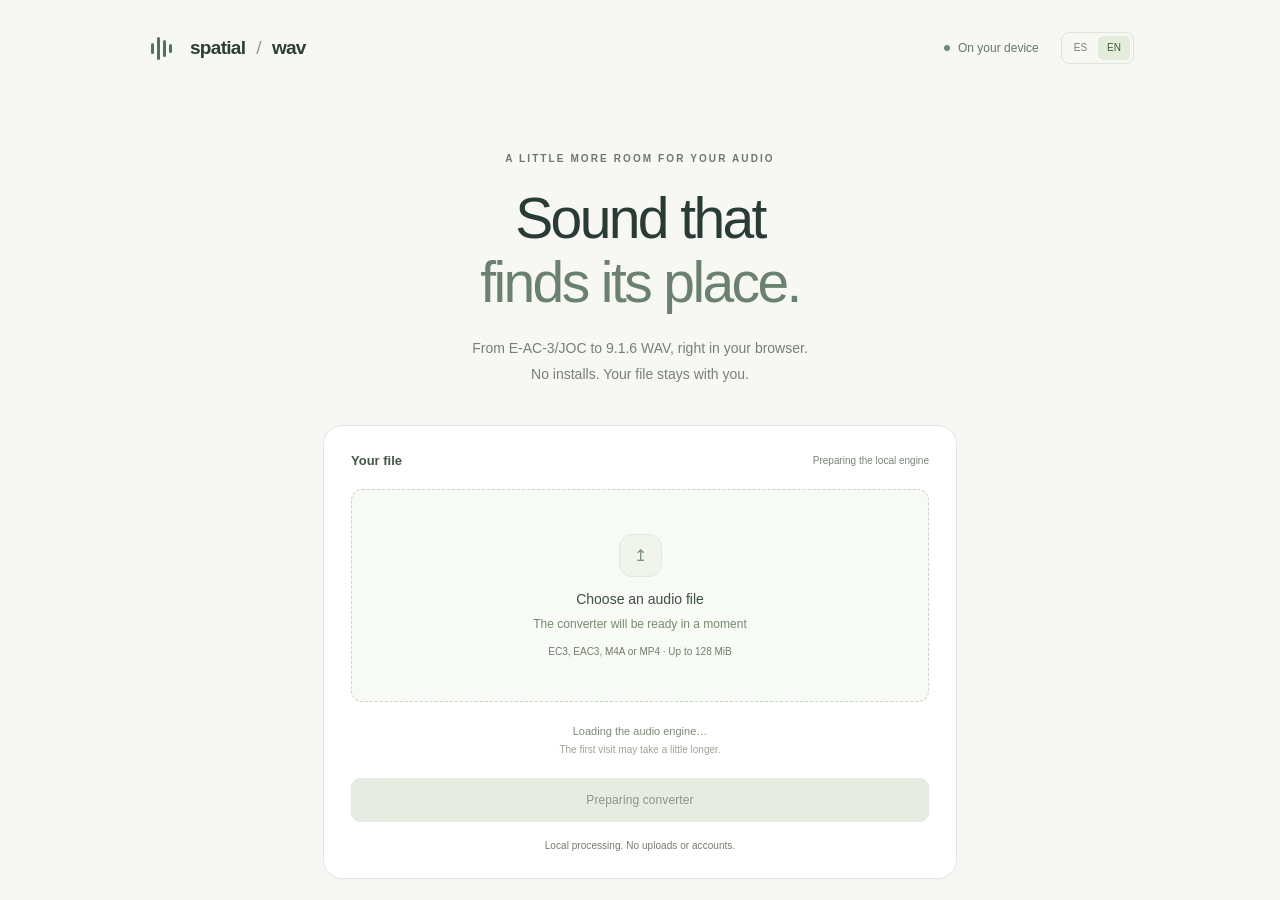
==== src/AtmosWeb/wwwroot/index.html @ 52b6d613 "Add browser-based Spatial WAV converter with ES and EN interface" ====
<!doctype html>
<html lang="es"><head><meta charset="utf-8"><meta name="viewport" content="width=device-width,initial-scale=1"><meta name="theme-color" content="#f7f8f4"><meta name="description" content="Convierte E-AC-3/JOC a WAV 9.1.6 en tu navegador. Procesamiento local, gratuito y sin subir tu audio."><base href="./"><title>spatial / wav · Un poco más de espacio</title><link rel="icon" href="icon.svg" type="image/svg+xml"><link rel="stylesheet" href="app.css"></head>
<body><div id="app">
<header><a class="brand" href="./"><span class="mark" aria-hidden="true"><i></i><i></i><i></i><i></i></span> spatial <span class="brand-divider">/</span> wav</a><div class="header-controls"><span class="local-label"><span class="dot"></span> <span data-es="En tu dispositivo" data-en="On your device">En tu dispositivo</span></span><nav class="language-switch" aria-label="Language"><button type="button" data-language="es" aria-label="Español" onclick="spatialI18n.set('es')">ES</button><button type="button" data-language="en" aria-label="English" onclick="spatialI18n.set('en')">EN</button></nav></div></header>
<main><p class="eyebrow" data-es="UN POCO MÁS DE ESPACIO PARA TU AUDIO" data-en="A LITTLE MORE ROOM FOR YOUR AUDIO">UN POCO MÁS DE ESPACIO PARA TU AUDIO</p><h1><span class="headline-lead" data-es="Sonido que" data-en="Sound that">Sonido que</span><br><span data-es="encuentra su lugar." data-en="finds its place.">encuentra su lugar.</span></h1><p class="intro"><span data-es="De E-AC-3/JOC a WAV 9.1.6, directamente en tu navegador." data-en="From E-AC-3/JOC to 9.1.6 WAV, right in your browser.">De E-AC-3/JOC a WAV 9.1.6, directamente en tu navegador.</span><br><span data-es="Sin instalaciones. Tu archivo se queda contigo." data-en="No installs. Your file stays with you.">Sin instalaciones. Tu archivo se queda contigo.</span></p>
<section class="panel" aria-busy="true"><div class="panel-head"><h2 data-es="Tu archivo" data-en="Your file">Tu archivo</h2><span class="tag" data-es="Preparando el motor local" data-en="Preparing the local engine">Preparando el motor local</span></div><div class="drop"><span class="upload" aria-hidden="true">↥</span><strong data-es="Elige un archivo de audio" data-en="Choose an audio file">Elige un archivo de audio</strong><span data-es="El conversor estará listo en un momento" data-en="The converter will be ready in a moment">El conversor estará listo en un momento</span><small data-es="EC3, EAC3, M4A o MP4 · Hasta 128 MiB" data-en="EC3, EAC3, M4A or MP4 · Up to 128 MiB">EC3, EAC3, M4A o MP4 · Hasta 128 MiB</small></div><p class="boot-note" role="status"><span data-es="Cargando el motor de audio…" data-en="Loading the audio engine…">Cargando el motor de audio…</span><small data-es="La primera visita puede tardar un poco más." data-en="The first visit may take a little longer.">La primera visita puede tardar un poco más.</small></p><button class="action" disabled data-es="Preparando conversor" data-en="Preparing converter">Preparando conversor</button><p class="privacy" data-es="Procesamiento local. Sin subidas ni cuentas." data-en="Local processing. No uploads or accounts.">Procesamiento local. Sin subidas ni cuentas.</p></section></main>
</div><div id="blazor-error-ui" style="display:none"><span data-es="No se pudo cargar el motor. Comprueba tu conexión." data-en="The engine could not load. Check your connection.">No se pudo cargar el motor. Comprueba tu conexión.</span> <a href="" data-es="Recargar página" data-en="Reload page">Recargar página</a></div><script src="language.js"></script><script src="storage.js"></script><script src="_framework/blazor.webassembly.js"></script></body></html>
---- src/AtmosWeb/wwwroot/app.css ----
:root{color-scheme:light;font-family:-apple-system,BlinkMacSystemFont,"Segoe UI",sans-serif;color:#283b34;background:#f7f8f4;font-synthesis:none;-webkit-font-smoothing:antialiased}
*{box-sizing:border-box}
body{margin:0;min-height:100vh}
header{max-width:1060px;margin:auto;padding:32px 36px;display:flex;justify-content:space-between;align-items:center;gap:16px}
.brand{display:flex;gap:10px;align-items:center;font-size:19px;font-weight:600;letter-spacing:-.7px;color:#293e34;text-decoration:none}
.brand-divider{font-weight:300;color:#8f9e93;margin:0 1px}
.mark{width:31px;height:31px;display:flex;align-items:center;justify-content:center;gap:3px;margin-right:3px}
.mark i{width:3px;border-radius:3px;background:#4f735f;height:11px}
.mark i:nth-child(2){height:23px}
.mark i:nth-child(3){height:17px}
.mark i:nth-child(4){height:9px}
.local-label{display:flex;gap:8px;align-items:center;font-size:12px;color:#63776b}
.dot{width:6px;height:6px;display:inline-block;border-radius:100%;background:#6b8e70;flex:none}
main{max-width:682px;padding:0 24px;margin:57px auto 70px}
.eyebrow{text-align:center;font-size:10px;font-weight:600;letter-spacing:2.1px;color:#6c796c;margin:0 0 23px}
h1{font-size:clamp(38px,5.8vw,57px);font-weight:450;text-align:center;line-height:1.12;letter-spacing:-2.6px;margin:0 0 21px}
h1 span{color:#6b8170}
.intro{text-align:center;color:#758078;font-size:14px;line-height:1.85;margin:0 0 38px}
.panel{padding:27px;background:#fff;border:1px solid #e3e8df;border-radius:19px;box-shadow:0 5px 22px #34463204}
.panel-head{display:flex;align-items:center;justify-content:space-between;gap:12px;margin-bottom:21px}
.panel-head h2{font-size:13px;font-weight:600;margin:0;color:#425648}
.tag{display:inline-flex;gap:7px;align-items:center;font-size:10px;font-weight:450;color:#758675}
.tag .dot{width:5px;height:5px}
.drop{border:1px dashed #cbd6c8;border-radius:11px;min-height:213px;background:#f8faf6;display:flex;flex-direction:column;align-items:center;justify-content:center;gap:10px;padding:24px;cursor:pointer;text-align:center;transition:border-color .15s,background .15s}
.drop:hover{background:#f0f5ec;border-color:#99b092}
.upload{width:43px;height:43px;border:1px solid #e0e9da;border-radius:13px;display:grid;place-items:center;color:#7b9379;background:#f0f5eb;margin-bottom:4px}
.upload svg{width:21px;height:21px}
.drop strong{font-size:14px;font-weight:500;color:#3e5243;overflow-wrap:anywhere;max-width:100%}
.drop>span:not(.upload){font-size:12px;color:#738b70;text-decoration:underline;text-decoration-color:#c4d2be;text-underline-offset:4px}
.drop small{font-size:10px;color:#727d6b;margin-top:5px}
input[type=file]{position:absolute;width:1px;height:1px;overflow:hidden;clip-path:inset(50%);white-space:nowrap}
.panel:has(input:focus-visible) .drop{outline:2px solid #60815d;outline-offset:4px}
.panel:has(input:disabled) .drop{cursor:wait;background:#f7f8f5}
.settings{display:grid;grid-template-columns:1fr 1.12fr;gap:22px;margin:24px 0}
.settings>div+div{padding-left:24px;border-left:1px solid #ebeee7}
.settings small{display:block;font-size:10px;color:#727d6b;margin-bottom:7px}
.settings strong{font-weight:500;font-size:12px;color:#455846}
.settings strong span{font-weight:400;color:#7a8777}
button{font:inherit;cursor:pointer}
.action{width:100%;background:#47674e;color:#fff;border:1px solid transparent;border-radius:9px;padding:14px 18px;font-size:12px;letter-spacing:.1px;font-weight:500;transition:background .15s}
.action:hover:not(:disabled){background:#38583f}
.action:disabled{color:#889784;background:#e6ece1;cursor:not-allowed}
.secondary{background:transparent;border:1px solid #dbe3d6;color:#52704f;padding:10px 14px;font-size:11px;border-radius:8px;margin:12px 8px 0 0}
.secondary:hover{background:#f3f6ef}
.message{font-size:12px;line-height:1.7;color:#566b54;margin:15px 0;overflow-wrap:anywhere}
.message:empty{display:none}
.privacy{display:flex;align-items:center;justify-content:center;gap:7px;font-size:10px;letter-spacing:.05px;color:#727d6b;margin:18px 0 0}
.version-note{text-align:center;font-size:10px;line-height:1.8;color:#727d6b;margin:21px 0 29px}
.version-note span{color:#727d6b}
.notes{border-top:1px solid #e3e8de}
.notes details{border-bottom:1px solid #e3e8de;padding:0 3px}
.notes summary{font-size:11px;color:#71816b;list-style:none;cursor:pointer;padding:17px 0;display:flex;justify-content:space-between;align-items:center;gap:14px}
.notes summary::-webkit-details-marker{display:none}
.notes summary:after{content:'+';font-size:16px;line-height:1;color:#889680;font-weight:300}
.notes details[open] summary:after{content:'−'}
.notes details p{font-size:12px;color:#65725f;line-height:1.8;margin:0 14px 16px 0}
.notes a{color:#4b6b4c;text-underline-offset:3px}
footer{max-width:988px;margin:auto;padding:0 0 28px;display:flex;justify-content:space-between;gap:15px;font-size:10px;line-height:1.6;color:#6f7968}
progress{width:100%;height:4px;margin-top:20px;accent-color:#66865f;border:0;border-radius:4px;background:#edf1e8}
progress::-webkit-progress-bar{background:#edf1e8;border-radius:4px}
progress::-webkit-progress-value{background:#77946e;border-radius:4px}
a:focus-visible,button:focus-visible,summary:focus-visible{outline:2px solid #60815d;outline-offset:4px}
.downloads .action{margin-top:4px}
#blazor-error-ui{padding:16px;background:#f4e8dc;color:#715842;font-size:13px}
.boot-note{text-align:center;font-size:11px;color:#7c8b75;padding:20px 0;margin:0;line-height:1.7}
.boot-note small{display:block;color:#9ba491;font-size:10px}
.panel[aria-busy=true] .drop{cursor:default}
.panel[aria-busy=true] .drop>span:not(.upload){text-decoration:none}
@media(min-width:1500px){main{margin-top:80px}
}
@media(max-width:720px){header{padding:25px 24px}
main{margin-top:38px}
footer{padding:0 24px 25px}
}
@media(max-width:440px){header{padding:22px}
.brand{font-size:17px}
.local-label{font-size:10px}
main{padding:0 18px;margin:34px auto 45px}
h1{letter-spacing:-1.8px;font-size:39px}
.eyebrow{font-size:8px;letter-spacing:1.8px;margin-bottom:20px}
.intro{font-size:12px;margin-bottom:29px}
.panel{padding:20px 18px;border-radius:15px}
.panel-head{gap:8px}
.tag{font-size:9px}
.drop{min-height:205px;padding:20px 14px}
.settings{gap:13px;margin:21px 0}
.settings>div+div{padding-left:15px}
.settings strong{font-size:11px}
.settings strong span{display:block;margin-top:4px}
.settings small{font-size:9px}
.privacy{font-size:9px;gap:5px}
footer{flex-direction:column;text-align:center;align-items:center;gap:6px}
.version-note{font-size:9px}
.notes summary{font-size:11px}
}
@media(prefers-reduced-motion:reduce){*{transition:none!important}
}

.header-controls{display:flex;align-items:center;gap:22px}.language-switch{display:flex;padding:3px;border:1px solid #dde5d8;border-radius:8px;gap:2px}.language-switch button{border:0;background:transparent;color:#74816b;font-size:10px;line-height:1;padding:7px 9px;border-radius:5px;font-weight:500}.language-switch button[aria-pressed=true]{background:#e4ecdc;color:#3e5b3f}.language-switch button:hover{background:#edf2e7}.headline-lead{color:#283b34}@media(max-width:600px){.header-controls{gap:0}.header-controls .local-label{display:none}.brand{gap:7px}}
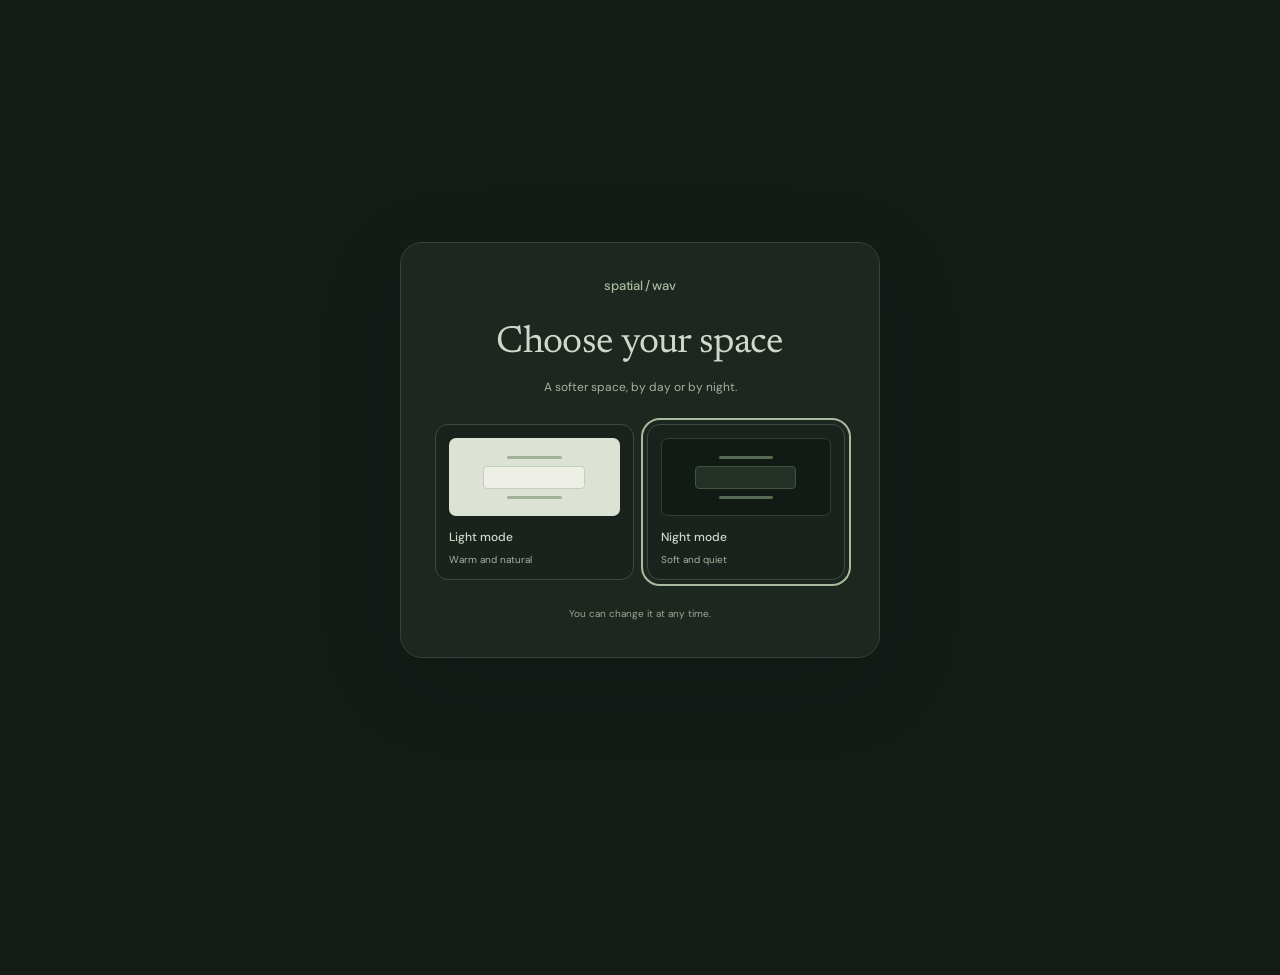
==== commit b375dec5: "Add soft night appearance, theme welcome and clear download states" ====
--- a/src/AtmosWeb/wwwroot/index.html
+++ b/src/AtmosWeb/wwwroot/index.html
@@ -1,7 +1,7 @@
 <!doctype html>
-<html lang="es"><head><meta charset="utf-8"><meta name="viewport" content="width=device-width,initial-scale=1"><meta name="theme-color" content="#f7f8f4"><meta name="description" content="Convierte E-AC-3/JOC a WAV 9.1.6 en tu navegador. Procesamiento local, gratuito y sin subir tu audio."><base href="./"><title>spatial / wav · Un poco más de espacio</title><link rel="icon" href="icon.svg" type="image/svg+xml"><link rel="stylesheet" href="app.css"></head>
+<html lang="es"><head><meta charset="utf-8"><meta name="viewport" content="width=device-width,initial-scale=1"><meta name="theme-color" content="#f7f8f4"><meta name="description" content="Convierte E-AC-3/JOC a WAV 9.1.6 en tu navegador. Procesamiento local, gratuito y sin subir tu audio."><base href="./"><title>spatial / wav · Un poco más de espacio</title><link rel="icon" href="icon.svg" type="image/svg+xml"><script src="theme.js?v=20261105-night"></script><link rel="stylesheet" href="app.css?v=20261105-night"></head>
 <body><div id="app">
 <header><a class="brand" href="./"><span class="mark" aria-hidden="true"><i></i><i></i><i></i><i></i></span> spatial <span class="brand-divider">/</span> wav</a><div class="header-controls"><span class="local-label"><span class="dot"></span> <span data-es="En tu dispositivo" data-en="On your device">En tu dispositivo</span></span><nav class="language-switch" aria-label="Language"><button type="button" data-language="es" aria-label="Español" onclick="spatialI18n.set('es')">ES</button><button type="button" data-language="en" aria-label="English" onclick="spatialI18n.set('en')">EN</button></nav></div></header>
 <main><p class="eyebrow" data-es="UN POCO MÁS DE ESPACIO PARA TU AUDIO" data-en="A LITTLE MORE ROOM FOR YOUR AUDIO">UN POCO MÁS DE ESPACIO PARA TU AUDIO</p><h1><span class="headline-lead" data-es="Sonido que" data-en="Sound that">Sonido que</span><br><span data-es="encuentra su lugar." data-en="finds its place.">encuentra su lugar.</span></h1><p class="intro"><span data-es="De E-AC-3/JOC a WAV 9.1.6, directamente en tu navegador." data-en="From E-AC-3/JOC to 9.1.6 WAV, right in your browser.">De E-AC-3/JOC a WAV 9.1.6, directamente en tu navegador.</span><br><span data-es="Sin instalaciones. Tu archivo se queda contigo." data-en="No installs. Your file stays with you.">Sin instalaciones. Tu archivo se queda contigo.</span></p>
 <section class="panel" aria-busy="true"><div class="panel-head"><h2 data-es="Tu archivo" data-en="Your file">Tu archivo</h2><span class="tag" data-es="Preparando el motor local" data-en="Preparing the local engine">Preparando el motor local</span></div><div class="drop"><span class="upload" aria-hidden="true">↥</span><strong data-es="Elige un archivo de audio" data-en="Choose an audio file">Elige un archivo de audio</strong><span data-es="El conversor estará listo en un momento" data-en="The converter will be ready in a moment">El conversor estará listo en un momento</span><small data-es="EC3, EAC3, M4A o MP4 · Hasta 128 MiB" data-en="EC3, EAC3, M4A or MP4 · Up to 128 MiB">EC3, EAC3, M4A o MP4 · Hasta 128 MiB</small></div><p class="boot-note" role="status"><span data-es="Cargando el motor de audio…" data-en="Loading the audio engine…">Cargando el motor de audio…</span><small data-es="La primera visita puede tardar un poco más." data-en="The first visit may take a little longer.">La primera visita puede tardar un poco más.</small></p><button class="action" disabled data-es="Preparando conversor" data-en="Preparing converter">Preparando conversor</button><p class="privacy" data-es="Procesamiento local. Sin subidas ni cuentas." data-en="Local processing. No uploads or accounts.">Procesamiento local. Sin subidas ni cuentas.</p></section></main>
-</div><div id="blazor-error-ui" style="display:none"><span data-es="No se pudo cargar el motor. Comprueba tu conexión." data-en="The engine could not load. Check your connection.">No se pudo cargar el motor. Comprueba tu conexión.</span> <a href="" data-es="Recargar página" data-en="Reload page">Recargar página</a></div><script src="language.js"></script><script src="storage.js"></script><script src="_framework/blazor.webassembly.js"></script></body></html>
+</div><div id="blazor-error-ui" style="display:none"><span data-es="No se pudo cargar el motor. Comprueba tu conexión." data-en="The engine could not load. Check your connection.">No se pudo cargar el motor. Comprueba tu conexión.</span> <a href="" data-es="Recargar página" data-en="Reload page">Recargar página</a></div><script src="language.js?v=20261105-night"></script><script src="storage.js?v=20261105-night"></script><script src="_framework/blazor.webassembly.js"></script></body></html>
--- a/src/AtmosWeb/wwwroot/app.css
+++ b/src/AtmosWeb/wwwroot/app.css
@@ -1,69 +1,74 @@
-:root{color-scheme:light;font-family:-apple-system,BlinkMacSystemFont,"Segoe UI",sans-serif;color:#283b34;background:#f7f8f4;font-synthesis:none;-webkit-font-smoothing:antialiased}
+@font-face{font-family:"DM Sans";src:url("fonts/dm-sans-latin-wght-normal.woff2") format("woff2");font-style:normal;font-weight:100 1000;font-display:swap}
+@font-face{font-family:"Newsreader";src:url("fonts/newsreader-latin-wght-normal.woff2") format("woff2");font-style:normal;font-weight:200 800;font-display:swap}
+@font-face{font-family:"Newsreader";src:url("fonts/newsreader-latin-wght-italic.woff2") format("woff2");font-style:italic;font-weight:200 800;font-display:swap}
+:root{color-scheme:light;--page:#f7f8f4;--surface:#fff;--inset:#f8faf6;--hover:#f0f5ec;--line:#e3e8df;--line-strong:#cbd6c8;--ink:#283b34;--muted:#667563;--subtle:#727d6b;--accent:#6b8170;--primary:#47674e;--on-primary:#fff;--primary-hover:#38583f;--disabled:#e6ece1;--disabled-ink:#889784;--selected:#e4ecdc;--selected-ink:#3e5b3f;--focus:#60815d;--error-bg:#f4e8dc;--error-ink:#715842;--shadow:#34463204}
+:root[data-theme=dark]{color-scheme:dark;--page:#151c18;--surface:#1d2720;--inset:#19221c;--hover:#253128;--line:#344238;--line-strong:#4a5c4d;--ink:#d1d8c9;--muted:#a5b19f;--subtle:#9aa793;--accent:#a9bb9e;--primary:#9aaf8c;--on-primary:#19231a;--primary-hover:#adc09f;--disabled:#2b372c;--disabled-ink:#99a690;--selected:#334432;--selected-ink:#c9d7bc;--focus:#a9bb9e;--error-bg:#352c24;--error-ink:#d5bd9e;--shadow:#00000016}
+:root{font-family:"DM Sans",-apple-system,BlinkMacSystemFont,"Segoe UI",sans-serif;color:var(--ink);background:var(--page);font-synthesis:none;-webkit-font-smoothing:antialiased}
 *{box-sizing:border-box}
 body{margin:0;min-height:100vh}
 header{max-width:1060px;margin:auto;padding:32px 36px;display:flex;justify-content:space-between;align-items:center;gap:16px}
-.brand{display:flex;gap:10px;align-items:center;font-size:19px;font-weight:600;letter-spacing:-.7px;color:#293e34;text-decoration:none}
-.brand-divider{font-weight:300;color:#8f9e93;margin:0 1px}
+.brand{display:flex;gap:10px;align-items:center;font-size:19px;font-weight:600;letter-spacing:-.7px;color:var(--ink);text-decoration:none}
+.brand-divider{font-weight:300;color:var(--subtle);margin:0 1px}
 .mark{width:31px;height:31px;display:flex;align-items:center;justify-content:center;gap:3px;margin-right:3px}
-.mark i{width:3px;border-radius:3px;background:#4f735f;height:11px}
+.mark i{width:3px;border-radius:3px;background:var(--accent);height:11px}
 .mark i:nth-child(2){height:23px}
 .mark i:nth-child(3){height:17px}
 .mark i:nth-child(4){height:9px}
-.local-label{display:flex;gap:8px;align-items:center;font-size:12px;color:#63776b}
-.dot{width:6px;height:6px;display:inline-block;border-radius:100%;background:#6b8e70;flex:none}
+.local-label{display:flex;gap:8px;align-items:center;font-size:12px;color:var(--muted)}
+.dot{width:6px;height:6px;display:inline-block;border-radius:100%;background:var(--accent);flex:none}
 main{max-width:682px;padding:0 24px;margin:57px auto 70px}
-.eyebrow{text-align:center;font-size:10px;font-weight:600;letter-spacing:2.1px;color:#6c796c;margin:0 0 23px}
+.eyebrow{text-align:center;font-size:10px;font-weight:600;letter-spacing:2.1px;color:var(--muted);margin:0 0 23px}
 h1{font-size:clamp(38px,5.8vw,57px);font-weight:450;text-align:center;line-height:1.12;letter-spacing:-2.6px;margin:0 0 21px}
-h1 span{color:#6b8170}
-.intro{text-align:center;color:#758078;font-size:14px;line-height:1.85;margin:0 0 38px}
-.panel{padding:27px;background:#fff;border:1px solid #e3e8df;border-radius:19px;box-shadow:0 5px 22px #34463204}
+h1 span{color:var(--accent)}
+.intro{text-align:center;color:var(--muted);font-size:14px;line-height:1.85;margin:0 0 38px}
+.panel{padding:27px;background:var(--surface);border:1px solid var(--line);border-radius:19px;box-shadow:0 5px 22px var(--shadow)}
 .panel-head{display:flex;align-items:center;justify-content:space-between;gap:12px;margin-bottom:21px}
-.panel-head h2{font-size:13px;font-weight:600;margin:0;color:#425648}
-.tag{display:inline-flex;gap:7px;align-items:center;font-size:10px;font-weight:450;color:#758675}
+.panel-head h2{font-size:13px;font-weight:600;margin:0;color:var(--ink)}
+.tag{display:inline-flex;gap:7px;align-items:center;font-size:10px;font-weight:450;color:var(--muted)}
 .tag .dot{width:5px;height:5px}
-.drop{border:1px dashed #cbd6c8;border-radius:11px;min-height:213px;background:#f8faf6;display:flex;flex-direction:column;align-items:center;justify-content:center;gap:10px;padding:24px;cursor:pointer;text-align:center;transition:border-color .15s,background .15s}
-.drop:hover{background:#f0f5ec;border-color:#99b092}
-.upload{width:43px;height:43px;border:1px solid #e0e9da;border-radius:13px;display:grid;place-items:center;color:#7b9379;background:#f0f5eb;margin-bottom:4px}
+.drop{border:1px dashed var(--line-strong);border-radius:11px;min-height:213px;background:var(--inset);display:flex;flex-direction:column;align-items:center;justify-content:center;gap:10px;padding:24px;cursor:pointer;text-align:center;transition:border-color .15s,background .15s}
+.drop:hover{background:var(--hover);border-color:var(--line-strong)}
+.upload{width:43px;height:43px;border:1px solid var(--line);border-radius:13px;display:grid;place-items:center;color:var(--accent);background:var(--hover);margin-bottom:4px}
 .upload svg{width:21px;height:21px}
-.drop strong{font-size:14px;font-weight:500;color:#3e5243;overflow-wrap:anywhere;max-width:100%}
-.drop>span:not(.upload){font-size:12px;color:#738b70;text-decoration:underline;text-decoration-color:#c4d2be;text-underline-offset:4px}
-.drop small{font-size:10px;color:#727d6b;margin-top:5px}
+.drop strong{font-size:14px;font-weight:500;color:var(--ink);overflow-wrap:anywhere;max-width:100%}
+.drop>span:not(.upload){font-size:12px;color:var(--muted);text-decoration:underline;text-decoration-color:var(--line-strong);text-underline-offset:4px}
+.drop small{font-size:10px;color:var(--subtle);margin-top:5px}
 input[type=file]{position:absolute;width:1px;height:1px;overflow:hidden;clip-path:inset(50%);white-space:nowrap}
-.panel:has(input:focus-visible) .drop{outline:2px solid #60815d;outline-offset:4px}
-.panel:has(input:disabled) .drop{cursor:wait;background:#f7f8f5}
+.panel:has(input:focus-visible) .drop{outline:2px solid var(--focus);outline-offset:4px}
+.panel:has(input:disabled) .drop{cursor:wait;background:var(--inset)}
 .settings{display:grid;grid-template-columns:1fr 1.12fr;gap:22px;margin:24px 0}
-.settings>div+div{padding-left:24px;border-left:1px solid #ebeee7}
-.settings small{display:block;font-size:10px;color:#727d6b;margin-bottom:7px}
-.settings strong{font-weight:500;font-size:12px;color:#455846}
-.settings strong span{font-weight:400;color:#7a8777}
+.settings>div+div{padding-left:24px;border-left:1px solid var(--line)}
+.settings small{display:block;font-size:10px;color:var(--subtle);margin-bottom:7px}
+.settings strong{font-weight:500;font-size:12px;color:var(--ink)}
+.settings strong span{font-weight:400;color:var(--muted)}
 button{font:inherit;cursor:pointer}
-.action{width:100%;background:#47674e;color:#fff;border:1px solid transparent;border-radius:9px;padding:14px 18px;font-size:12px;letter-spacing:.1px;font-weight:500;transition:background .15s}
-.action:hover:not(:disabled){background:#38583f}
-.action:disabled{color:#889784;background:#e6ece1;cursor:not-allowed}
-.secondary{background:transparent;border:1px solid #dbe3d6;color:#52704f;padding:10px 14px;font-size:11px;border-radius:8px;margin:12px 8px 0 0}
-.secondary:hover{background:#f3f6ef}
-.message{font-size:12px;line-height:1.7;color:#566b54;margin:15px 0;overflow-wrap:anywhere}
+.action{width:100%;background:var(--primary);color:var(--on-primary);border:1px solid transparent;border-radius:9px;padding:14px 18px;font-size:12px;letter-spacing:.1px;font-weight:500;transition:background .15s}
+.action:hover:not(:disabled){background:var(--primary-hover)}
+.action:disabled{color:var(--disabled-ink);background:var(--disabled);cursor:not-allowed}
+.secondary{background:transparent;border:1px solid var(--line);color:var(--accent);padding:10px 14px;font-size:11px;border-radius:8px;margin:12px 8px 0 0}
+.secondary:hover{background:var(--hover)}
+.message{font-size:12px;line-height:1.7;color:var(--muted);margin:15px 0;overflow-wrap:anywhere}
 .message:empty{display:none}
-.privacy{display:flex;align-items:center;justify-content:center;gap:7px;font-size:10px;letter-spacing:.05px;color:#727d6b;margin:18px 0 0}
-.version-note{text-align:center;font-size:10px;line-height:1.8;color:#727d6b;margin:21px 0 29px}
-.version-note span{color:#727d6b}
-.notes{border-top:1px solid #e3e8de}
-.notes details{border-bottom:1px solid #e3e8de;padding:0 3px}
-.notes summary{font-size:11px;color:#71816b;list-style:none;cursor:pointer;padding:17px 0;display:flex;justify-content:space-between;align-items:center;gap:14px}
+.privacy{display:flex;align-items:center;justify-content:center;gap:7px;font-size:10px;letter-spacing:.05px;color:var(--subtle);margin:18px 0 0}
+.version-note{text-align:center;font-size:10px;line-height:1.8;color:var(--subtle);margin:21px 0 29px}
+.version-note span{color:var(--subtle)}
+.notes{border-top:1px solid var(--line)}
+.notes details{border-bottom:1px solid var(--line);padding:0 3px}
+.notes summary{font-size:11px;color:var(--muted);list-style:none;cursor:pointer;padding:17px 0;display:flex;justify-content:space-between;align-items:center;gap:14px}
 .notes summary::-webkit-details-marker{display:none}
-.notes summary:after{content:'+';font-size:16px;line-height:1;color:#889680;font-weight:300}
+.notes summary:after{content:'+';font-size:16px;line-height:1;color:var(--subtle);font-weight:300}
 .notes details[open] summary:after{content:'−'}
-.notes details p{font-size:12px;color:#65725f;line-height:1.8;margin:0 14px 16px 0}
-.notes a{color:#4b6b4c;text-underline-offset:3px}
-footer{max-width:988px;margin:auto;padding:0 0 28px;display:flex;justify-content:space-between;gap:15px;font-size:10px;line-height:1.6;color:#6f7968}
-progress{width:100%;height:4px;margin-top:20px;accent-color:#66865f;border:0;border-radius:4px;background:#edf1e8}
-progress::-webkit-progress-bar{background:#edf1e8;border-radius:4px}
-progress::-webkit-progress-value{background:#77946e;border-radius:4px}
-a:focus-visible,button:focus-visible,summary:focus-visible{outline:2px solid #60815d;outline-offset:4px}
+.notes details p{font-size:12px;color:var(--muted);line-height:1.8;margin:0 14px 16px 0}
+.notes a{color:var(--accent);text-underline-offset:3px}
+footer{max-width:988px;margin:auto;padding:0 0 28px;display:flex;justify-content:space-between;gap:15px;font-size:10px;line-height:1.6;color:var(--subtle)}
+progress{width:100%;height:4px;margin-top:20px;accent-color:var(--accent);border:0;border-radius:4px;background:var(--hover)}
+progress::-webkit-progress-bar{background:var(--hover);border-radius:4px}
+progress::-webkit-progress-value{background:var(--accent);border-radius:4px}
+a:focus-visible,button:focus-visible,summary:focus-visible{outline:2px solid var(--focus);outline-offset:4px}
 .downloads .action{margin-top:4px}
-#blazor-error-ui{padding:16px;background:#f4e8dc;color:#715842;font-size:13px}
-.boot-note{text-align:center;font-size:11px;color:#7c8b75;padding:20px 0;margin:0;line-height:1.7}
-.boot-note small{display:block;color:#9ba491;font-size:10px}
+#blazor-error-ui{padding:16px;background:var(--error-bg);color:var(--error-ink);font-size:13px}
+.boot-note{text-align:center;font-size:11px;color:var(--muted);padding:20px 0;margin:0;line-height:1.7}
+.boot-note small{display:block;color:var(--subtle);font-size:10px}
 .panel[aria-busy=true] .drop{cursor:default}
 .panel[aria-busy=true] .drop>span:not(.upload){text-decoration:none}
 @media(min-width:1500px){main{margin-top:80px}
@@ -96,4 +101,25 @@
 @media(prefers-reduced-motion:reduce){*{transition:none!important}
 }
 
-.header-controls{display:flex;align-items:center;gap:22px}.language-switch{display:flex;padding:3px;border:1px solid #dde5d8;border-radius:8px;gap:2px}.language-switch button{border:0;background:transparent;color:#74816b;font-size:10px;line-height:1;padding:7px 9px;border-radius:5px;font-weight:500}.language-switch button[aria-pressed=true]{background:#e4ecdc;color:#3e5b3f}.language-switch button:hover{background:#edf2e7}.headline-lead{color:#283b34}@media(max-width:600px){.header-controls{gap:0}.header-controls .local-label{display:none}.brand{gap:7px}}
+.header-controls{display:flex;align-items:center;gap:22px}.language-switch{display:flex;padding:3px;border:1px solid var(--line);border-radius:8px;gap:2px}.language-switch button{border:0;background:transparent;color:var(--muted);font-size:10px;line-height:1;padding:7px 9px;border-radius:5px;font-weight:500}.language-switch button[aria-pressed=true]{background:var(--selected);color:var(--selected-ink)}.language-switch button:hover{background:var(--hover)}.headline-lead{color:var(--ink)}@media(max-width:600px){.header-controls{gap:0}.header-controls .local-label{display:none}.brand{gap:7px}}
+
+h1{font-family:"Newsreader",Georgia,serif;font-weight:400;font-size:clamp(44px,6vw,66px);line-height:1.08;letter-spacing:-1.8px;font-optical-sizing:auto}
+h1 span:not(.headline-lead){font-style:italic}h1 .headline-lead{font-style:normal}
+.intro{font-size:14px;line-height:1.95}.brand{font-weight:550;letter-spacing:-.6px}.settings strong{font-weight:500}
+.theme-toggle{position:fixed;z-index:10;right:24px;bottom:24px;display:inline-flex;align-items:center;gap:9px;border:1px solid var(--line-strong);border-radius:30px;padding:11px 16px;background:var(--surface);color:var(--ink);font-size:11px;font-weight:500;box-shadow:0 3px 14px var(--shadow)}
+.theme-toggle:hover{background:var(--hover)}.theme-toggle svg{width:16px;height:16px}.theme-toggle .sun{display:none}[data-theme=dark] .theme-toggle .moon{display:none}[data-theme=dark] .theme-toggle .sun{display:block}
+footer{padding-bottom:90px}
+@media(max-width:440px){h1{font-size:43px;letter-spacing:-1.2px}.intro{font-size:12px}.theme-toggle{right:18px;bottom:calc(16px + env(safe-area-inset-bottom));padding:10px 14px}}
+:root{--download:#806b45;--download-hover:#6c5838;--download-ink:#fff9ee;--result:#f4f3eb}
+:root[data-theme=dark]{--download:#b8a078;--download-hover:#cab48f;--download-ink:#241f17;--result:#252b22}
+.new-conversion{display:inline-flex;align-items:center;gap:5px;background:transparent;border:1px solid var(--line-strong);border-radius:7px;color:var(--muted);padding:7px 10px;font-size:11px;white-space:nowrap}.new-conversion:hover{background:var(--hover);color:var(--ink)}
+.result-card{background:var(--result);border:1px solid var(--line);border-radius:12px;padding:28px 18px;text-align:center}.result-icon{display:inline-grid;place-items:center;width:38px;height:38px;border-radius:50%;background:var(--selected);color:var(--selected-ink);font-size:18px}.result-name{font-size:14px;font-weight:500;color:var(--ink);overflow-wrap:anywhere;margin:16px 0 8px}.result-format{font-size:11px;color:var(--muted);margin:0;line-height:1.8}
+.downloads .download-action{display:flex;align-items:center;justify-content:center;gap:10px;background:var(--download);color:var(--download-ink);margin-top:18px}.downloads .download-action:hover{background:var(--download-hover)}.download-action svg{width:18px;height:18px}.downloads .secondary{width:100%;margin-right:0}
+.result-icon{width:24px;height:24px;font-size:13px}.result-card{padding:24px 18px}.channel-map{margin-top:16px;text-align:center}.channel-map summary{font-size:11px;color:var(--muted);cursor:pointer;list-style:none}.channel-map summary::-webkit-details-marker{display:none}.channel-map summary:after{content:' ＋';font-size:12px}.channel-map[open] summary:after{content:' −'}.spinner{display:inline-block;width:15px;height:15px;border:1.5px solid currentColor;border-right-color:transparent;border-radius:50%;animation:spatial-spin .9s linear infinite;flex:none;vertical-align:middle}.message .spinner{margin-right:8px}.download-action:disabled{opacity:.8;cursor:wait}.new-conversion:disabled{opacity:.6;cursor:wait}@keyframes spatial-spin{to{transform:rotate(360deg)}}@media(prefers-reduced-motion:reduce){.spinner{animation:none;border-style:dotted}}
+.panel:has(.download-action[aria-busy=true]) .message .spinner{display:none}
+.theme-toggle{position:absolute;top:33px;bottom:auto;right:calc(max(24px, (100vw - 1060px)/2) + 245px)}
+@media(max-width:800px){.header-controls .local-label{display:none}.theme-toggle{right:110px;top:25px}}
+@media(max-width:440px){.theme-toggle{top:23px;right:100px;bottom:auto;padding:8px}.theme-toggle span{display:none}}
+html[data-theme-pending]{overflow:hidden}html[data-theme-pending] #app{visibility:hidden}html[data-theme-pending] .theme-toggle{display:none}
+.theme-choice{box-sizing:border-box;width:min(480px,calc(100vw - 36px));max-height:calc(100dvh - 40px);overflow:auto;background:#1d2720;border:1px solid #344238;border-radius:22px;color:#d1d8c9;padding:34px;box-shadow:0 24px 90px #0002;text-align:center}
+.theme-choice::backdrop{background:#151c18}.choice-brand{font:500 13px "DM Sans",sans-serif;color:#a9bb9e;letter-spacing:-.3px;margin:0 0 29px}.theme-choice h2{font:400 38px/1.1 "Newsreader",Georgia,serif;letter-spacing:-.7px;margin:0 0 12px}.choice-intro{font-size:12px;line-height:1.8;color:#a5b19f;margin:0 0 26px}.theme-options{display:grid;grid-template-columns:1fr 1fr;gap:13px}.theme-option{display:flex;flex-direction:column;align-items:stretch;gap:8px;padding:13px;background:#19221c;border:1px solid #3d4b3e;border-radius:13px;color:#d1d8c9;text-align:left}.theme-option:hover{background:#253128;border-color:#73886b}.theme-option:focus-visible{outline:2px solid #a9bb9e;outline-offset:4px}.theme-option strong{font-size:12px;font-weight:500;margin-top:5px}.theme-option small{font-size:10px;color:#a5b19f}.theme-preview{height:78px;border-radius:7px;display:flex;flex-direction:column;justify-content:center;align-items:center;gap:7px}.preview-day{background:#dce2d4}.preview-night{background:#111a14;border:1px solid #303e31}.theme-preview i{display:block;width:32%;height:3px;background:#829779;border-radius:3px;opacity:.65}.theme-preview b{display:block;width:60%;height:23px;background:#eef0e7;border:1px solid #c4cebd;border-radius:4px}.preview-night b{background:#243126;border-color:#40533d}.choice-note{font-size:10px;line-height:1.8;color:#9aa793;margin:25px 0 0}@media(max-width:380px){.theme-choice{padding:25px 20px}.theme-choice h2{font-size:34px}.theme-options{gap:10px}.theme-option{padding:10px}.theme-option small{font-size:9px}}
